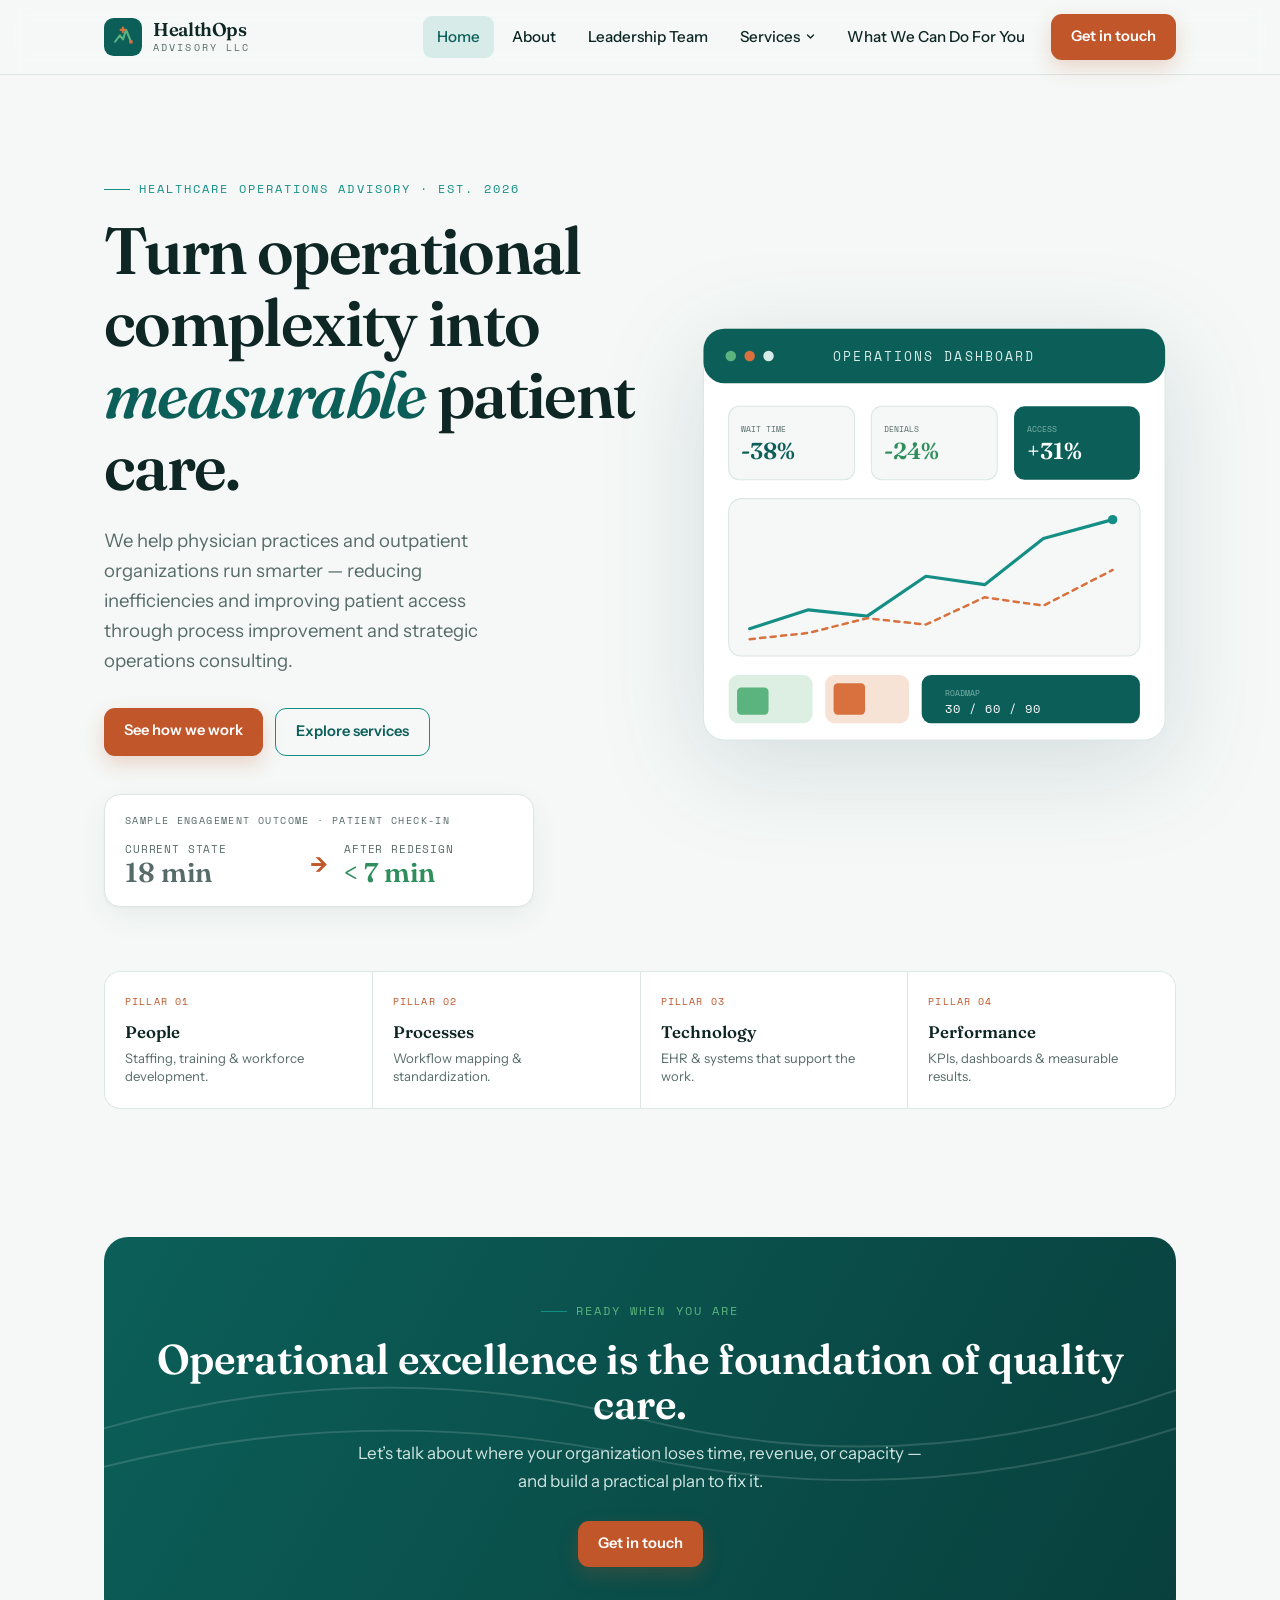
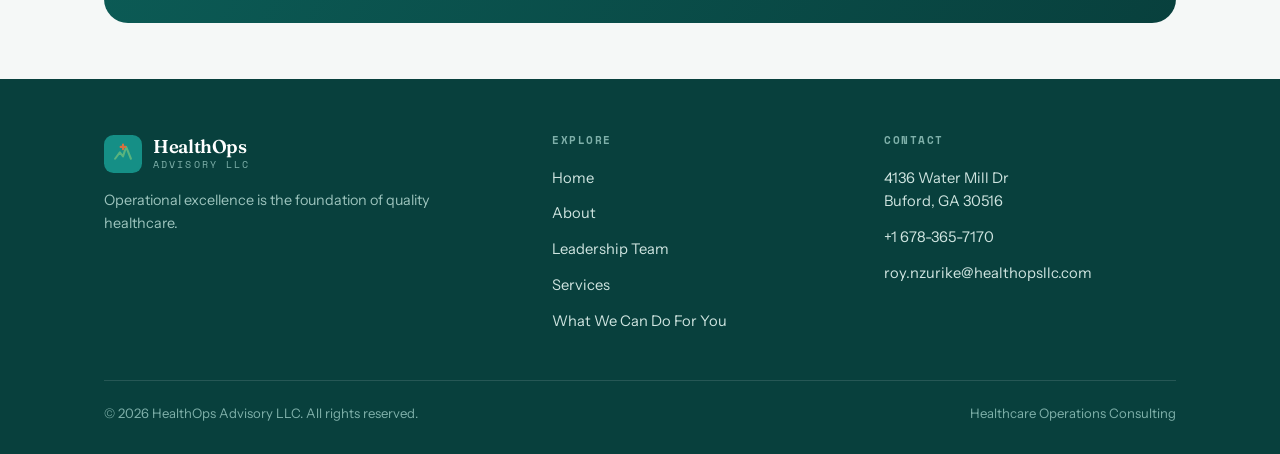
==== index.html @ 017497d9 "Add files via upload Initial commit" ====
<!DOCTYPE html>
<html lang="en">
<head>
<meta charset="UTF-8" />
<meta name="viewport" content="width=device-width, initial-scale=1.0" />
<title>HealthOps Advisory LLC — Healthcare Operations Consulting</title>
<meta name="description" content="Healthcare operations advisory firm helping physician practices and outpatient organizations improve efficiency, patient access, and performance." />
<link rel="preconnect" href="https://fonts.googleapis.com">
<link rel="preconnect" href="https://fonts.gstatic.com" crossorigin>
<link href="https://fonts.googleapis.com/css2?family=Fraunces:opsz,wght@9..144,400;9..144,500;9..144,600;9..144,700&family=Instrument+Sans:wght@400;500;600&family=Space+Mono:wght@400;700&display=swap" rel="stylesheet">
<link rel="stylesheet" href="styles.css">
</head>
<body>
<header class="nav">
  <div class="nav-inner">
    <a class="brand" href="index.html" aria-label="HealthOps Advisory home">
      <svg class="mark" viewBox="0 0 48 48" fill="none" aria-hidden="true">
        <rect width="48" height="48" rx="12" fill="#0c5f59"/>
        <path d="M14 30 L20 22 L24 27 L28 15 L34 30" stroke="#5bb37e" stroke-width="2.6" stroke-linecap="round" stroke-linejoin="round"/>
        <path d="M24 12 v6 M21 15 h6" stroke="#d9713f" stroke-width="2.6" stroke-linecap="round"/>
        <circle cx="34" cy="30" r="2.4" fill="#d9713f"/>
      </svg>
      <div class="name">HealthOps<small>Advisory&nbsp;LLC</small></div>
    </a>

    <button class="hamburger" aria-label="Menu" aria-expanded="false"><span></span><span></span><span></span></button>

    <nav class="links" id="navlinks">
      <a class="navlink" data-page="index.html" href="index.html">Home</a>
      <a class="navlink" data-page="about.html" href="about.html">About</a>
      <a class="navlink" data-page="leadership.html" href="leadership.html">Leadership Team</a>

      <div class="dropdown" id="svcDrop">
        <a class="navlink" data-page="services.html" href="services.html" aria-haspopup="true">
          Services
          <svg class="caret" viewBox="0 0 12 12" fill="none"><path d="M2 4 L6 8 L10 4" stroke="currentColor" stroke-width="1.8" stroke-linecap="round" stroke-linejoin="round"/></svg>
        </a>
        <div class="menu" role="menu" id="svcMenu">
          <div class="menu-head">Our Services &mdash; jump to detail</div>
          <a class="menu-item" role="menuitem" href="services.html#svc-assessment"><span class="num">01</span><span class="lbl">Comprehensive Operational Assessment Report</span></a><a class="menu-item" role="menuitem" href="services.html#svc-inefficiencies"><span class="num">02</span><span class="lbl">Identify inefficiencies that impact patient care &amp; performance</span></a><a class="menu-item" role="menuitem" href="services.html#svc-recommendations"><span class="num">03</span><span class="lbl">Develop practical recommendations that improve efficiency</span></a><a class="menu-item" role="menuitem" href="services.html#svc-standardize"><span class="num">04</span><span class="lbl">Standardize operations across the organization</span></a><a class="menu-item" role="menuitem" href="services.html#svc-execute"><span class="num">05</span><span class="lbl">Help leadership execute recommended improvements</span></a><a class="menu-item" role="menuitem" href="services.html#svc-equip"><span class="num">06</span><span class="lbl">Equip teams with knowledge &amp; tools to sustain improvements</span></a><a class="menu-item" role="menuitem" href="services.html#svc-risk"><span class="num">07</span><span class="lbl">Reduce operational and regulatory risk</span></a><a class="menu-item" role="menuitem" href="services.html#svc-sustain"><span class="num">08</span><span class="lbl">Ensure improvements are sustained over time</span></a><a class="menu-item" role="menuitem" href="services.html#svc-workforce"><span class="num">09</span><span class="lbl">Empower workforce development through hands-on, role-playing training</span></a>
        </div>
      </div>

      <a class="navlink" data-page="whatwecando.html" href="whatwecando.html">What We Can Do For You</a>
      <a class="cta-btn nav-cta" href="contact.html" style="margin-left:8px;">Get in touch</a>
    </nav>
  </div>
</header>
<main>
<section class="hero">
    <div class="wrap">
      <div class="hero-grid">
        <div>
          <span class="eyebrow">Healthcare Operations Advisory &middot; Est. 2026</span>
          <h1>Turn operational complexity into <em>measurable</em> patient care.</h1>
          <p class="lede">We help physician practices and outpatient organizations run smarter &mdash; reducing inefficiencies and improving patient access through process improvement and strategic operations consulting.</p>
          <div class="hero-cta">
            <a class="cta-btn" href="whatwecando.html">See how we work</a>
            <a class="cta-btn cta-ghost" href="services.html">Explore services</a>
          </div>
          <div class="delta">
            <div class="tag">Sample engagement outcome &middot; patient check-in</div>
            <div class="delta-row">
              <div class="delta-metric before"><div class="k">Current state</div><div class="v">18 min</div></div>
              <div class="delta-arrow">&rarr;</div>
              <div class="delta-metric after"><div class="k">After redesign</div><div class="v">&lt; 7 min</div></div>
            </div>
          </div>
        </div>
        <div class="hero-art">
          <svg viewBox="0 0 460 420" xmlns="http://www.w3.org/2000/svg" role="img" aria-label="Illustration of an operations dashboard">
            <rect x="10" y="14" width="440" height="392" rx="20" fill="#ffffff" stroke="#dce6e4"/>
            <rect x="10" y="14" width="440" height="52" rx="20" fill="#0c5f59"/>
            <circle cx="36" cy="40" r="5" fill="#5bb37e"/><circle cx="54" cy="40" r="5" fill="#d9713f"/><circle cx="72" cy="40" r="5" fill="#d7ebe8"/>
            <text x="230" y="45" fill="#d7ebe8" font-family="Space Mono, monospace" font-size="12" letter-spacing="2" text-anchor="middle">OPERATIONS DASHBOARD</text>
            <rect x="34" y="88" width="120" height="70" rx="10" fill="#f5f8f7" stroke="#dce6e4"/>
            <text x="46" y="112" fill="#576b68" font-family="Space Mono" font-size="8">WAIT TIME</text>
            <text x="46" y="138" fill="#0c5f59" font-family="Fraunces" font-size="22" font-weight="600">-38%</text>
            <rect x="170" y="88" width="120" height="70" rx="10" fill="#f5f8f7" stroke="#dce6e4"/>
            <text x="182" y="112" fill="#576b68" font-family="Space Mono" font-size="8">DENIALS</text>
            <text x="182" y="138" fill="#2f8f5c" font-family="Fraunces" font-size="22" font-weight="600">-24%</text>
            <rect x="306" y="88" width="120" height="70" rx="10" fill="#0c5f59"/>
            <text x="318" y="112" fill="#7fb0aa" font-family="Space Mono" font-size="8">ACCESS</text>
            <text x="318" y="138" fill="#fff" font-family="Fraunces" font-size="22" font-weight="600">+31%</text>
            <rect x="34" y="176" width="392" height="150" rx="12" fill="#f5f8f7" stroke="#dce6e4"/>
            <polyline points="54,300 110,282 166,288 222,250 278,258 334,214 400,196" fill="none" stroke="#158f86" stroke-width="3" stroke-linecap="round" stroke-linejoin="round"/>
            <polyline points="54,310 110,304 166,290 222,296 278,270 334,278 400,244" fill="none" stroke="#d9713f" stroke-width="2.4" stroke-dasharray="5 5" stroke-linecap="round"/>
            <circle cx="400" cy="196" r="4.5" fill="#158f86"/>
            <rect x="34" y="344" width="80" height="46" rx="9" fill="#dcefe2"/><rect x="42" y="356" width="30" height="26" rx="4" fill="#5bb37e"/>
            <rect x="126" y="344" width="80" height="46" rx="9" fill="#f7e2d6"/><rect x="134" y="352" width="30" height="30" rx="4" fill="#d9713f"/>
            <rect x="218" y="344" width="208" height="46" rx="9" fill="#0c5f59"/>
            <text x="240" y="364" fill="#7fb0aa" font-family="Space Mono" font-size="8">ROADMAP</text>
            <text x="240" y="380" fill="#fff" font-family="Space Mono" font-size="11" letter-spacing="1">30 / 60 / 90</text>
          </svg>
        </div>
      </div>

      <div class="kpi-strip">
        <div class="kpi"><div class="kt">Pillar 01</div><div class="kn">People</div><div class="kd">Staffing, training &amp; workforce development.</div></div>
        <div class="kpi"><div class="kt">Pillar 02</div><div class="kn">Processes</div><div class="kd">Workflow mapping &amp; standardization.</div></div>
        <div class="kpi"><div class="kt">Pillar 03</div><div class="kn">Technology</div><div class="kd">EHR &amp; systems that support the work.</div></div>
        <div class="kpi"><div class="kt">Pillar 04</div><div class="kn">Performance</div><div class="kd">KPIs, dashboards &amp; measurable results.</div></div>
      </div>
    </div>
  </section>

  <section class="section tight"><div class="wrap">
    <div class="band">
      <svg class="deco2" viewBox="0 0 1120 280" preserveAspectRatio="none"><path d="M0 200 Q280 120 560 190 T1120 160" fill="none" stroke="#fff" stroke-width="2"/><path d="M0 240 Q280 170 560 230 T1120 200" fill="none" stroke="#fff" stroke-width="2"/></svg>
      <span class="eyebrow" style="color:var(--green-400);justify-content:center;">Ready when you are</span>
      <h2>Operational excellence is the foundation of quality care.</h2>
      <p>Let&rsquo;s talk about where your organization loses time, revenue, or capacity &mdash; and build a practical plan to fix it.</p>
      <a class="cta-btn" href="contact.html">Get in touch</a>
    </div>
  </div></section>
</main>
<footer>
  <div class="wrap">
    <div class="foot-grid">
      <div>
        <a class="brand" href="index.html" style="margin-bottom:16px;">
          <svg class="mark" viewBox="0 0 48 48" fill="none" aria-hidden="true">
            <rect width="48" height="48" rx="12" fill="#158f86"/>
            <path d="M14 30 L20 22 L24 27 L28 15 L34 30" stroke="#5bb37e" stroke-width="2.6" stroke-linecap="round" stroke-linejoin="round"/>
            <path d="M24 12 v6 M21 15 h6" stroke="#d9713f" stroke-width="2.6" stroke-linecap="round"/>
          </svg>
          <div class="name">HealthOps<small>Advisory&nbsp;LLC</small></div>
        </a>
        <p style="color:#9cc3bd;font-size:.9rem;max-width:34ch;">Operational excellence is the foundation of quality healthcare.</p>
      </div>
      <div>
        <h5>Explore</h5>
        <a class="fl" href="index.html">Home</a>
        <a class="fl" href="about.html">About</a>
        <a class="fl" href="leadership.html">Leadership Team</a>
        <a class="fl" href="services.html">Services</a>
        <a class="fl" href="whatwecando.html">What We Can Do For You</a>
      </div>
      <div>
        <h5>Contact</h5>
        <span class="fl" style="cursor:default;">4136 Water Mill Dr<br>Buford, GA 30516</span>
        <a class="fl" href="tel:+16783657170">+1 678-365-7170</a>
        <a class="fl" href="mailto:roy.nzurike@healthopsllc.com">roy.nzurike@healthopsllc.com</a>
      </div>
    </div>
    <div class="foot-bottom">
      <span>&copy; 2026 HealthOps Advisory LLC. All rights reserved.</span>
      <span>Healthcare Operations Consulting</span>
    </div>
  </div>
</footer>
<script src="main.js"></script>
</body>
</html>
---- styles.css ----
:root{
  --teal-900:#08403d;--teal-700:#0c5f59;--teal-500:#158f86;--teal-100:#d7ebe8;
  --green-600:#2f8f5c;--green-400:#5bb37e;--green-100:#dcefe2;
  --orange-600:#c0562a;--orange-500:#d9713f;--orange-100:#f7e2d6;
  --ink:#0e2624;--paper:#f5f8f7;--card:#ffffff;--muted:#576b68;--line:#dce6e4;
  --shadow:0 1px 2px rgba(8,64,61,.04),0 10px 30px rgba(8,64,61,.06);
  --shadow-lg:0 20px 50px rgba(8,64,61,.12);
  --r:16px;--maxw:1120px;
}
*{box-sizing:border-box;}
html{scroll-behavior:smooth;}
body{margin:0;background:var(--paper);color:var(--ink);font-family:"Instrument Sans",system-ui,sans-serif;font-size:17px;line-height:1.62;-webkit-font-smoothing:antialiased;}
h1,h2,h3,h4,h5{font-family:"Fraunces",Georgia,serif;font-weight:600;line-height:1.1;margin:0;letter-spacing:-.01em;}
p{margin:0 0 1rem;}
a{color:inherit;text-decoration:none;}
img{max-width:100%;display:block;}
main{display:block;animation:fade .4s ease;}
@keyframes fade{from{opacity:0;transform:translateY(8px);}to{opacity:1;transform:none;}}

.eyebrow{font-family:"Space Mono",monospace;font-size:.72rem;letter-spacing:.18em;text-transform:uppercase;color:var(--teal-500);display:inline-flex;align-items:center;gap:.55rem;margin-bottom:1rem;}
.eyebrow::before{content:"";width:26px;height:1px;background:var(--teal-500);display:inline-block;}
.wrap{max-width:var(--maxw);margin:0 auto;padding:0 24px;}

/* NAV */
header.nav{position:sticky;top:0;z-index:100;background:rgba(245,248,247,.85);backdrop-filter:saturate(180%) blur(12px);border-bottom:1px solid var(--line);}
.nav-inner{max-width:var(--maxw);margin:0 auto;padding:14px 24px;display:flex;align-items:center;justify-content:space-between;gap:24px;}
.brand{display:flex;align-items:center;gap:11px;cursor:pointer;flex-shrink:0;}
.brand .mark{width:38px;height:38px;flex-shrink:0;}
.brand .name{font-family:"Fraunces";font-weight:600;font-size:1.16rem;line-height:1;letter-spacing:-.02em;color:var(--ink);}
.brand .name small{display:block;font-family:"Space Mono";font-weight:400;font-size:.6rem;letter-spacing:.22em;color:var(--muted);text-transform:uppercase;margin-top:4px;}
nav.links{display:flex;align-items:center;gap:4px;}
.navlink{font-size:.95rem;font-weight:500;color:var(--ink);padding:9px 14px;border-radius:9px;cursor:pointer;transition:background .18s,color .18s;white-space:nowrap;background:none;border:none;font-family:inherit;}
.navlink:hover{background:var(--teal-100);color:var(--teal-700);}
.navlink.active{color:var(--teal-700);background:var(--teal-100);}
.dropdown{position:relative;}
.dropdown>.navlink{display:inline-flex;align-items:center;gap:6px;}
.caret{width:9px;height:9px;transition:transform .2s;}
.dropdown:hover .caret,.dropdown.open .caret{transform:rotate(180deg);}
.menu{position:absolute;top:calc(100% + 8px);left:50%;transform:translateX(-50%) translateY(6px);background:var(--card);border:1px solid var(--line);border-radius:14px;box-shadow:var(--shadow-lg);padding:8px;width:340px;opacity:0;visibility:hidden;transition:.2s;}
.dropdown:hover .menu,.dropdown.open .menu{opacity:1;visibility:visible;transform:translateX(-50%) translateY(0);}
.menu-head{font-family:"Space Mono";font-size:.62rem;letter-spacing:.16em;text-transform:uppercase;color:var(--muted);padding:8px 12px 6px;}
.menu-item{display:flex;gap:11px;align-items:flex-start;padding:9px 12px;border-radius:10px;cursor:pointer;transition:background .15s;}
.menu-item:hover{background:var(--paper);}
.menu-item .num{font-family:"Space Mono";font-size:.72rem;color:var(--orange-600);padding-top:2px;flex-shrink:0;}
.menu-item .lbl{font-size:.9rem;line-height:1.3;font-weight:500;color:var(--ink);}
.cta-btn{background:var(--orange-600);color:#fff;font-weight:600;font-size:.92rem;padding:11px 20px;border-radius:11px;cursor:pointer;border:none;font-family:inherit;transition:transform .15s,box-shadow .15s,background .15s;white-space:nowrap;box-shadow:0 8px 20px rgba(192,86,42,.22);display:inline-block;text-align:center;}
.cta-btn:hover{background:var(--orange-500);transform:translateY(-1px);box-shadow:0 12px 26px rgba(192,86,42,.3);}
.cta-ghost{background:transparent;color:var(--teal-700);border:1.5px solid var(--teal-500);box-shadow:none;}
.cta-ghost:hover{background:var(--teal-100);color:var(--teal-700);}
.hamburger{display:none;background:none;border:none;cursor:pointer;padding:8px;}
.hamburger span{display:block;width:24px;height:2px;background:var(--ink);margin:5px 0;border-radius:2px;transition:.25s;}

.section{padding:84px 0;}
.section.tight{padding:56px 0;}

/* HERO */
.hero{position:relative;overflow:hidden;padding:96px 0 72px;}
.hero-grid{display:grid;grid-template-columns:1.05fr .95fr;gap:56px;align-items:center;}
.hero h1{font-size:clamp(2.5rem,5.2vw,4.1rem);letter-spacing:-.025em;}
.hero h1 em{font-style:italic;color:var(--teal-700);}
.hero .lede{font-size:1.16rem;color:var(--muted);max-width:34ch;margin:1.4rem 0 2rem;}
.hero-cta{display:flex;gap:12px;flex-wrap:wrap;margin-bottom:2.4rem;}
.delta{background:var(--card);border:1px solid var(--line);border-radius:var(--r);padding:18px 20px;box-shadow:var(--shadow);max-width:430px;}
.delta .tag{font-family:"Space Mono";font-size:.62rem;letter-spacing:.14em;text-transform:uppercase;color:var(--muted);margin-bottom:12px;}
.delta-row{display:flex;align-items:center;gap:16px;}
.delta-metric{flex:1;}
.delta-metric .k{font-family:"Space Mono";font-size:.66rem;color:var(--muted);text-transform:uppercase;letter-spacing:.08em;}
.delta-metric .v{font-family:"Fraunces";font-size:1.7rem;font-weight:600;line-height:1.1;}
.delta-metric.before .v{color:var(--muted);}
.delta-metric.after .v{color:var(--green-600);}
.delta-arrow{color:var(--orange-600);font-weight:700;font-size:1.3rem;}
.hero-art{position:relative;}
.hero-art svg{width:100%;height:auto;filter:drop-shadow(0 24px 50px rgba(8,64,61,.14));}
.kpi-strip{display:grid;grid-template-columns:repeat(4,1fr);gap:1px;background:var(--line);border:1px solid var(--line);border-radius:var(--r);overflow:hidden;margin-top:64px;}
.kpi{background:var(--card);padding:22px 20px;}
.kpi .kt{font-family:"Space Mono";font-size:.6rem;letter-spacing:.12em;text-transform:uppercase;color:var(--orange-600);margin-bottom:9px;}
.kpi .kn{font-family:"Fraunces";font-size:1.05rem;font-weight:600;margin-bottom:3px;}
.kpi .kd{font-size:.82rem;color:var(--muted);line-height:1.4;}

/* GENERIC */
.page-head{padding:72px 0 12px;}
.page-head h1{font-size:clamp(2.1rem,4.5vw,3.3rem);}
.page-head .lede{font-size:1.15rem;color:var(--muted);max-width:58ch;margin-top:1rem;}
.two-col{display:grid;grid-template-columns:1.35fr .65fr;gap:56px;align-items:start;}
.prose h2{font-size:1.9rem;margin:0 0 .8rem;}
.prose p{color:#243c39;}
.prose .quote{border-left:3px solid var(--orange-500);padding-left:22px;margin:28px 0;font-family:"Fraunces";font-size:1.35rem;font-style:italic;color:var(--teal-700);line-height:1.4;}
.card{background:var(--card);border:1px solid var(--line);border-radius:var(--r);box-shadow:var(--shadow);}
.contact-card{padding:28px;}
.contact-card h3{font-size:1.15rem;margin-bottom:16px;}
.contact-row{display:flex;gap:12px;align-items:flex-start;padding:10px 0;border-top:1px solid var(--line);}
.contact-row:first-of-type{border-top:none;}
.contact-row .ico{width:34px;height:34px;border-radius:9px;background:var(--teal-100);display:flex;align-items:center;justify-content:center;flex-shrink:0;color:var(--teal-700);}
.contact-row .ck{font-family:"Space Mono";font-size:.58rem;letter-spacing:.1em;text-transform:uppercase;color:var(--muted);}
.contact-row .cv{font-size:.92rem;font-weight:500;word-break:break-word;}

.grid-3{display:grid;grid-template-columns:repeat(3,1fr);gap:20px;}
.grid-2{display:grid;grid-template-columns:repeat(2,1fr);gap:20px;}
.value{padding:26px;border-radius:var(--r);background:var(--card);border:1px solid var(--line);box-shadow:var(--shadow);transition:transform .2s,box-shadow .2s;}
.value:hover{transform:translateY(-3px);box-shadow:var(--shadow-lg);}
.value .vi{width:44px;height:44px;border-radius:12px;display:flex;align-items:center;justify-content:center;margin-bottom:16px;color:#fff;}
.value h4{font-size:1.12rem;margin-bottom:8px;}
.value p{font-size:.92rem;color:var(--muted);margin:0;}

.mv-band{background:var(--teal-900);color:#fff;border-radius:24px;padding:56px 48px;margin-top:8px;position:relative;overflow:hidden;}
.mv-band .deco{position:absolute;right:-40px;top:-40px;opacity:.5;}
.mv-grid{display:grid;grid-template-columns:1fr 1fr;gap:44px;position:relative;z-index:2;}
.mv-grid .eyebrow{color:var(--green-400);}
.mv-grid .eyebrow::before{background:var(--green-400);}
.mv-grid h3{font-size:1.6rem;margin-bottom:12px;color:#fff;}
.mv-grid p{color:#cfe4e0;margin:0;}

/* LEADERSHIP */
.leader{display:grid;grid-template-columns:.8fr 1.2fr;gap:48px;align-items:start;}
.portrait{position:relative;border-radius:20px;overflow:hidden;box-shadow:var(--shadow-lg);border:1px solid var(--line);}
.portrait svg{width:100%;display:block;}
.portrait .badge{position:absolute;left:20px;bottom:20px;background:rgba(255,255,255,.94);border-radius:12px;padding:12px 16px;box-shadow:var(--shadow);}
.portrait .badge .bn{font-family:"Fraunces";font-weight:600;font-size:1.05rem;}
.portrait .badge .br{font-family:"Space Mono";font-size:.6rem;letter-spacing:.1em;text-transform:uppercase;color:var(--orange-600);margin-top:3px;}
.cred-list{display:grid;gap:12px;margin-top:24px;}
.cred{display:flex;gap:12px;align-items:flex-start;padding:14px 16px;background:var(--card);border:1px solid var(--line);border-radius:12px;box-shadow:var(--shadow);}
.cred .cd{font-family:"Space Mono";font-size:.66rem;color:var(--teal-500);letter-spacing:.08em;text-transform:uppercase;}
.cred .ct{font-weight:500;font-size:.95rem;}
.expertise{display:flex;flex-wrap:wrap;gap:8px;margin-top:20px;}
.chip{font-family:"Space Mono";font-size:.72rem;padding:6px 12px;border-radius:20px;background:var(--green-100);color:var(--teal-900);border:1px solid var(--green-400);}

/* SERVICES */
.svc-list{display:grid;gap:18px;}
.svc{display:grid;grid-template-columns:auto 1fr auto;gap:22px;align-items:start;padding:26px 28px;background:var(--card);border:1px solid var(--line);border-radius:var(--r);box-shadow:var(--shadow);scroll-margin-top:100px;transition:box-shadow .25s,border-color .25s,transform .25s;}
.svc:hover{box-shadow:var(--shadow-lg);transform:translateY(-2px);}
.svc.flash{border-color:var(--orange-500);box-shadow:0 0 0 3px var(--orange-100),var(--shadow-lg);}
.svc .sn{font-family:"Space Mono";font-size:.8rem;color:var(--orange-600);padding-top:4px;}
.svc .sicon{width:52px;height:52px;border-radius:13px;background:var(--teal-100);display:flex;align-items:center;justify-content:center;color:var(--teal-700);flex-shrink:0;}
.svc h3{font-size:1.25rem;margin-bottom:8px;}
.svc p{color:var(--muted);font-size:.96rem;margin:0;}

/* WHAT WE CAN DO */
.phase-spine{position:relative;margin-top:20px;}
.phase-spine::before{content:"";position:absolute;left:27px;top:14px;bottom:14px;width:2px;background:linear-gradient(var(--teal-500),var(--green-400),var(--orange-500));}
.phase{position:relative;padding:0 0 34px 78px;}
.phase .pdot{position:absolute;left:0;top:0;width:56px;height:56px;border-radius:50%;background:var(--card);border:2px solid var(--teal-500);display:flex;align-items:center;justify-content:center;font-family:"Fraunces";font-weight:600;font-size:1.3rem;color:var(--teal-700);z-index:2;box-shadow:var(--shadow);}
.phase .pweeks{font-family:"Space Mono";font-size:.62rem;letter-spacing:.1em;text-transform:uppercase;color:var(--orange-600);margin-bottom:4px;}
.phase h3{font-size:1.35rem;margin-bottom:8px;}
.phase p{color:var(--muted);margin:0 0 12px;font-size:.96rem;}
.phase .plist{display:flex;flex-wrap:wrap;gap:7px;}
.phase .pl{font-size:.82rem;padding:5px 11px;border-radius:8px;background:var(--paper);border:1px solid var(--line);color:#3a504d;}
.roadmap{display:grid;grid-template-columns:repeat(3,1fr);gap:20px;margin-top:8px;}
.rm{padding:26px;border-radius:var(--r);background:var(--card);border:1px solid var(--line);box-shadow:var(--shadow);}
.rm .rmh{display:flex;align-items:baseline;gap:10px;margin-bottom:16px;}
.rm .rmn{font-family:"Fraunces";font-size:2.2rem;font-weight:600;color:var(--teal-700);}
.rm .rmu{font-family:"Space Mono";font-size:.62rem;text-transform:uppercase;letter-spacing:.1em;color:var(--muted);}
.rm ul{margin:0;padding:0;list-style:none;}
.rm li{position:relative;padding:6px 0 6px 22px;font-size:.9rem;color:#334845;border-top:1px solid var(--line);}
.rm li:first-child{border-top:none;}
.rm li::before{content:"";position:absolute;left:0;top:14px;width:8px;height:8px;border-radius:50%;background:var(--green-400);}
.pillars{display:grid;grid-template-columns:repeat(4,1fr);gap:0;border:1px solid var(--line);border-radius:var(--r);overflow:hidden;background:var(--line);margin-top:8px;}
.pillar{background:var(--card);padding:28px 24px;}
.pillar .pnum{font-family:"Space Mono";font-size:.7rem;color:var(--orange-600);}
.pillar h4{font-size:1.25rem;margin:10px 0 8px;color:var(--teal-700);}
.pillar p{font-size:.86rem;color:var(--muted);margin:0;}
.deliverables{display:grid;grid-template-columns:repeat(2,1fr);gap:12px;}
.deliv{display:flex;gap:12px;align-items:center;padding:14px 18px;background:var(--card);border:1px solid var(--line);border-radius:12px;box-shadow:var(--shadow);}
.deliv .dchk{width:22px;height:22px;border-radius:50%;background:var(--green-100);color:var(--green-600);display:flex;align-items:center;justify-content:center;flex-shrink:0;}
.deliv span{font-size:.92rem;font-weight:500;}

/* CONTACT FORM */
.cform input,.cform textarea{padding:12px 14px;border:1px solid var(--line);border-radius:10px;font-family:inherit;font-size:.95rem;background:var(--paper);color:var(--ink);width:100%;}
.cform textarea{resize:vertical;}
.cform input:focus,.cform textarea:focus{outline:2px solid var(--teal-500);outline-offset:1px;background:#fff;}

/* CTA BAND + FOOTER */
.band{background:linear-gradient(120deg,var(--teal-700),var(--teal-900));color:#fff;border-radius:24px;padding:56px 48px;text-align:center;position:relative;overflow:hidden;}
.band h2{font-size:clamp(1.8rem,3.6vw,2.6rem);color:#fff;margin-bottom:12px;}
.band p{color:#cfe4e0;max-width:52ch;margin:0 auto 26px;}
.band .deco2{position:absolute;inset:0;opacity:.14;pointer-events:none;}
footer{background:var(--teal-900);color:#bcd6d1;padding:56px 0 30px;}
.foot-grid{display:grid;grid-template-columns:1.4fr 1fr 1fr;gap:40px;}
footer .brand .name{color:#fff;}
footer .brand .name small{color:#7fb0aa;}
footer h5{font-family:"Space Mono";font-size:.66rem;letter-spacing:.14em;text-transform:uppercase;color:#7fb0aa;margin:0 0 14px;}
footer .fl{display:block;padding:6px 0;cursor:pointer;color:#cfe4e0;font-size:.92rem;transition:color .15s;background:none;border:none;font-family:inherit;text-align:left;}
footer .fl:hover{color:#fff;}
.foot-bottom{border-top:1px solid rgba(255,255,255,.12);margin-top:40px;padding-top:22px;display:flex;justify-content:space-between;flex-wrap:wrap;gap:12px;font-size:.82rem;color:#7fb0aa;}

/* RESPONSIVE */
@media(max-width:960px){
  .hero-grid,.two-col,.leader,.mv-grid{grid-template-columns:1fr;gap:36px;}
  .hero-art{order:-1;max-width:460px;margin:0 auto;}
  .kpi-strip{grid-template-columns:repeat(2,1fr);}
  .grid-3,.roadmap,.pillars{grid-template-columns:1fr 1fr;}
  .foot-grid{grid-template-columns:1fr 1fr;}
}
@media(max-width:760px){
  nav.links{position:fixed;top:67px;left:0;right:0;bottom:0;background:var(--paper);flex-direction:column;align-items:stretch;gap:2px;padding:18px 20px;transform:translateX(100%);transition:transform .3s;overflow-y:auto;border-top:1px solid var(--line);}
  nav.links.open{transform:translateX(0);}
  .navlink{padding:14px 12px;font-size:1.05rem;border-radius:10px;}
  .dropdown{width:100%;}
  .dropdown .menu{position:static;transform:none;width:100%;opacity:1;visibility:visible;box-shadow:none;border:none;background:transparent;padding:4px 0 10px 12px;display:none;}
  .dropdown.open .menu{display:block;}
  .menu-item{padding:10px;}
  .cta-btn.nav-cta{margin-top:10px;}
  .hamburger{display:block;}
  .caret{transform:rotate(0)!important;}
  .dropdown.open .caret{transform:rotate(180deg)!important;}
}
@media(max-width:640px){.svc{grid-template-columns:auto 1fr;} .svc .sn{display:none;}}
@media(max-width:560px){
  body{font-size:16px;}
  .section{padding:56px 0;}
  .hero{padding:56px 0 48px;}
  .kpi-strip{grid-template-columns:1fr;}
  .grid-3,.grid-2,.roadmap,.pillars,.deliverables{grid-template-columns:1fr;}
  .mv-band,.band{padding:36px 26px;}
  .phase{padding-left:66px;}
  .phase .pdot{width:48px;height:48px;font-size:1.1rem;}
  .phase-spine::before{left:23px;}
  .foot-grid{grid-template-columns:1fr;}
  .delta-row{flex-wrap:wrap;}
}
:focus-visible{outline:2.5px solid var(--orange-500);outline-offset:2px;border-radius:6px;}
@media(prefers-reduced-motion:reduce){*{animation:none!important;scroll-behavior:auto!important;transition:none!important;}}
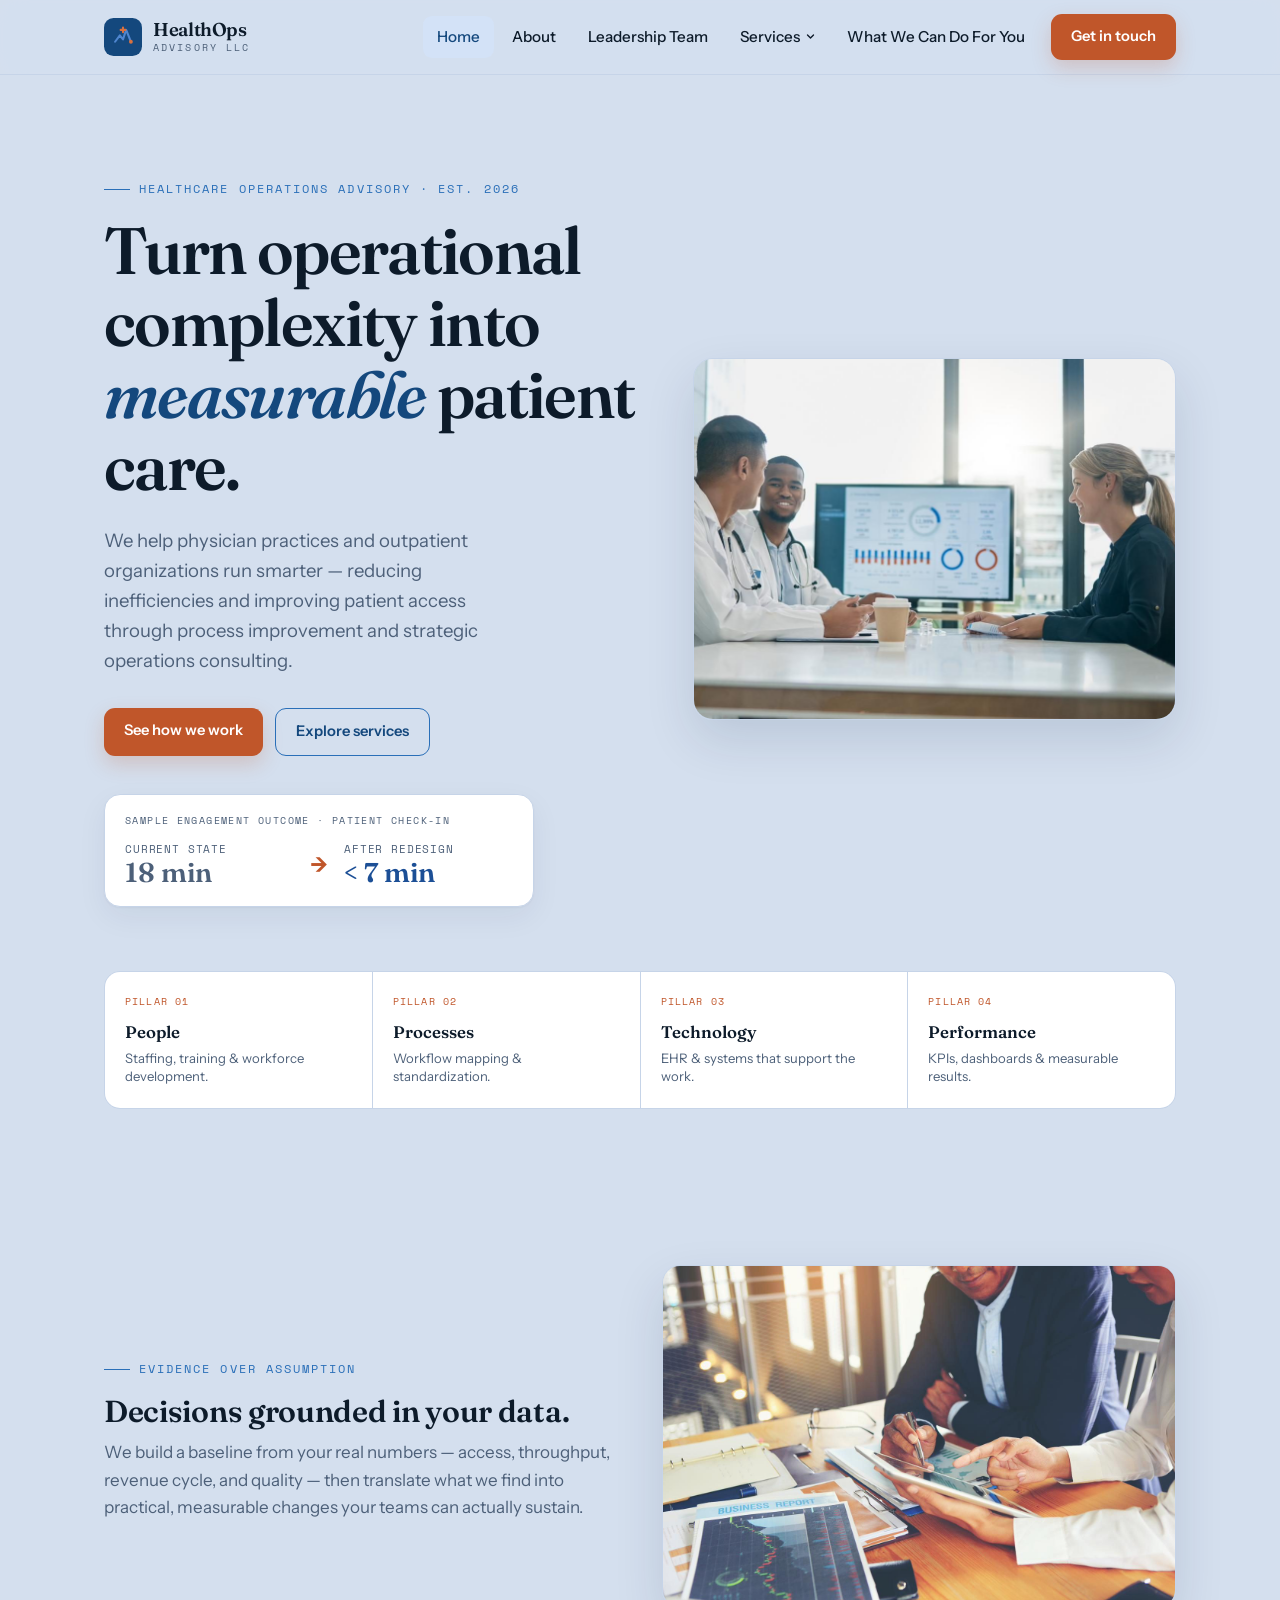
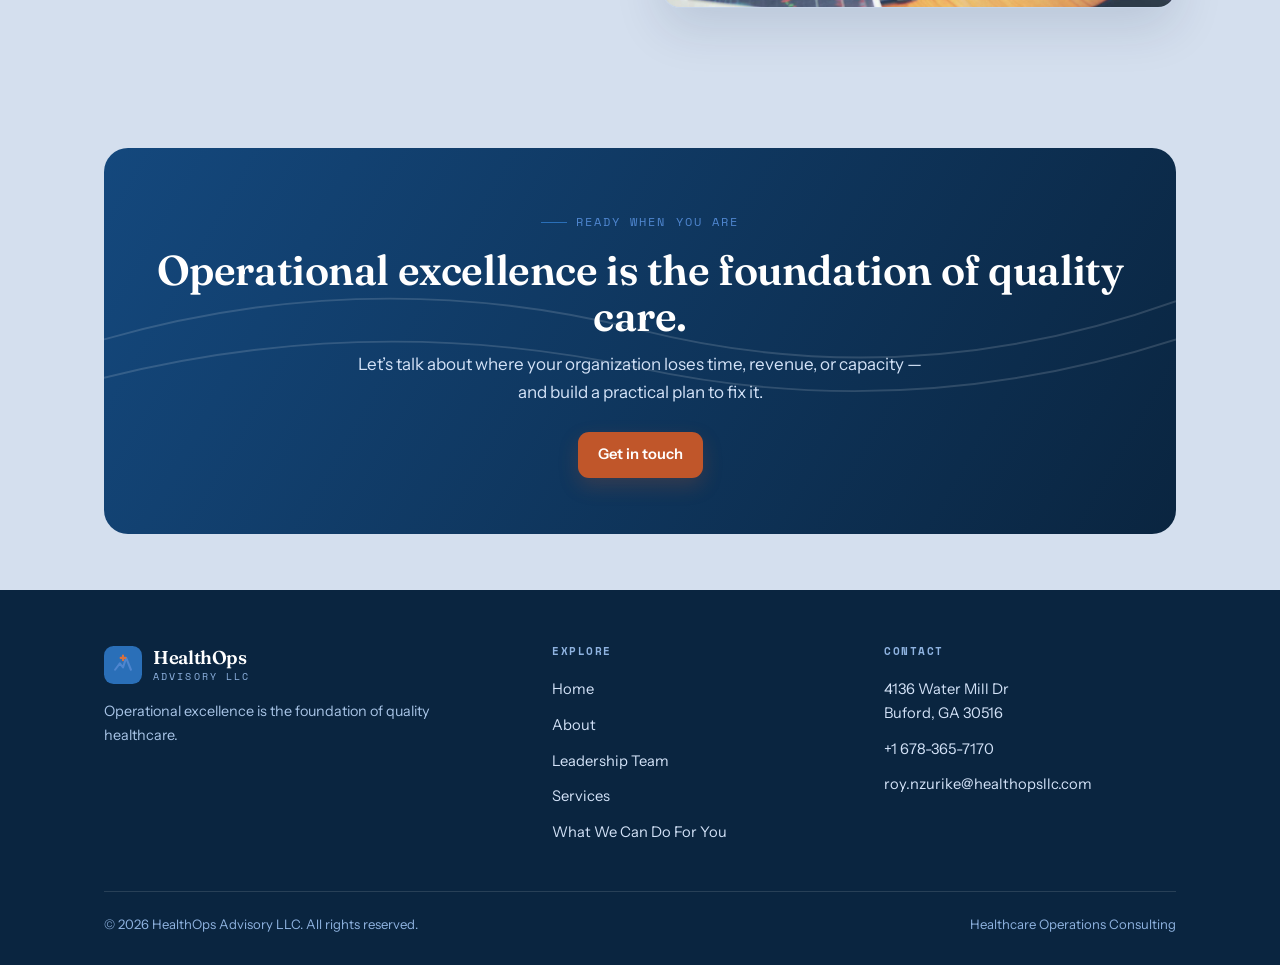
==== commit 6dc4936c: "Color Revamp and Image Inclusion" ====
--- a/index.html
+++ b/index.html
@@ -8,15 +8,15 @@
 <link rel="preconnect" href="https://fonts.googleapis.com">
 <link rel="preconnect" href="https://fonts.gstatic.com" crossorigin>
 <link href="https://fonts.googleapis.com/css2?family=Fraunces:opsz,wght@9..144,400;9..144,500;9..144,600;9..144,700&family=Instrument+Sans:wght@400;500;600&family=Space+Mono:wght@400;700&display=swap" rel="stylesheet">
-<link rel="stylesheet" href="styles.css">
+<link rel="stylesheet" href="styles.css?v=4">
 </head>
 <body>
 <header class="nav">
   <div class="nav-inner">
     <a class="brand" href="index.html" aria-label="HealthOps Advisory home">
       <svg class="mark" viewBox="0 0 48 48" fill="none" aria-hidden="true">
-        <rect width="48" height="48" rx="12" fill="#0c5f59"/>
-        <path d="M14 30 L20 22 L24 27 L28 15 L34 30" stroke="#5bb37e" stroke-width="2.6" stroke-linecap="round" stroke-linejoin="round"/>
+        <rect width="48" height="48" rx="12" fill="#14487d"/>
+        <path d="M14 30 L20 22 L24 27 L28 15 L34 30" stroke="#4f86cf" stroke-width="2.6" stroke-linecap="round" stroke-linejoin="round"/>
         <path d="M24 12 v6 M21 15 h6" stroke="#d9713f" stroke-width="2.6" stroke-linecap="round"/>
         <circle cx="34" cy="30" r="2.4" fill="#d9713f"/>
       </svg>
@@ -68,30 +68,7 @@
           </div>
         </div>
         <div class="hero-art">
-          <svg viewBox="0 0 460 420" xmlns="http://www.w3.org/2000/svg" role="img" aria-label="Illustration of an operations dashboard">
-            <rect x="10" y="14" width="440" height="392" rx="20" fill="#ffffff" stroke="#dce6e4"/>
-            <rect x="10" y="14" width="440" height="52" rx="20" fill="#0c5f59"/>
-            <circle cx="36" cy="40" r="5" fill="#5bb37e"/><circle cx="54" cy="40" r="5" fill="#d9713f"/><circle cx="72" cy="40" r="5" fill="#d7ebe8"/>
-            <text x="230" y="45" fill="#d7ebe8" font-family="Space Mono, monospace" font-size="12" letter-spacing="2" text-anchor="middle">OPERATIONS DASHBOARD</text>
-            <rect x="34" y="88" width="120" height="70" rx="10" fill="#f5f8f7" stroke="#dce6e4"/>
-            <text x="46" y="112" fill="#576b68" font-family="Space Mono" font-size="8">WAIT TIME</text>
-            <text x="46" y="138" fill="#0c5f59" font-family="Fraunces" font-size="22" font-weight="600">-38%</text>
-            <rect x="170" y="88" width="120" height="70" rx="10" fill="#f5f8f7" stroke="#dce6e4"/>
-            <text x="182" y="112" fill="#576b68" font-family="Space Mono" font-size="8">DENIALS</text>
-            <text x="182" y="138" fill="#2f8f5c" font-family="Fraunces" font-size="22" font-weight="600">-24%</text>
-            <rect x="306" y="88" width="120" height="70" rx="10" fill="#0c5f59"/>
-            <text x="318" y="112" fill="#7fb0aa" font-family="Space Mono" font-size="8">ACCESS</text>
-            <text x="318" y="138" fill="#fff" font-family="Fraunces" font-size="22" font-weight="600">+31%</text>
-            <rect x="34" y="176" width="392" height="150" rx="12" fill="#f5f8f7" stroke="#dce6e4"/>
-            <polyline points="54,300 110,282 166,288 222,250 278,258 334,214 400,196" fill="none" stroke="#158f86" stroke-width="3" stroke-linecap="round" stroke-linejoin="round"/>
-            <polyline points="54,310 110,304 166,290 222,296 278,270 334,278 400,244" fill="none" stroke="#d9713f" stroke-width="2.4" stroke-dasharray="5 5" stroke-linecap="round"/>
-            <circle cx="400" cy="196" r="4.5" fill="#158f86"/>
-            <rect x="34" y="344" width="80" height="46" rx="9" fill="#dcefe2"/><rect x="42" y="356" width="30" height="26" rx="4" fill="#5bb37e"/>
-            <rect x="126" y="344" width="80" height="46" rx="9" fill="#f7e2d6"/><rect x="134" y="352" width="30" height="30" rx="4" fill="#d9713f"/>
-            <rect x="218" y="344" width="208" height="46" rx="9" fill="#0c5f59"/>
-            <text x="240" y="364" fill="#7fb0aa" font-family="Space Mono" font-size="8">ROADMAP</text>
-            <text x="240" y="380" fill="#fff" font-family="Space Mono" font-size="11" letter-spacing="1">30 / 60 / 90</text>
-          </svg>
+          <div class="hero-photo"><img src="images/consulting-meeting.jpg" alt="Healthcare leaders and HealthOps consultants reviewing an operations dashboard together"></div>
         </div>
       </div>
 
@@ -104,10 +81,21 @@
     </div>
   </section>
 
+  <section class="section"><div class="wrap">
+    <div class="feature">
+      <div class="ftext">
+        <span class="eyebrow">Evidence over assumption</span>
+        <h2>Decisions grounded in your data.</h2>
+        <p>We build a baseline from your real numbers &mdash; access, throughput, revenue cycle, and quality &mdash; then translate what we find into practical, measurable changes your teams can actually sustain.</p>
+      </div>
+      <div class="fimg"><img src="images/business-review.jpg" alt="Two professionals reviewing a business performance report on a tablet"></div>
+    </div>
+  </div></section>
+
   <section class="section tight"><div class="wrap">
     <div class="band">
       <svg class="deco2" viewBox="0 0 1120 280" preserveAspectRatio="none"><path d="M0 200 Q280 120 560 190 T1120 160" fill="none" stroke="#fff" stroke-width="2"/><path d="M0 240 Q280 170 560 230 T1120 200" fill="none" stroke="#fff" stroke-width="2"/></svg>
-      <span class="eyebrow" style="color:var(--green-400);justify-content:center;">Ready when you are</span>
+      <span class="eyebrow" style="color:var(--blue-400);justify-content:center;">Ready when you are</span>
       <h2>Operational excellence is the foundation of quality care.</h2>
       <p>Let&rsquo;s talk about where your organization loses time, revenue, or capacity &mdash; and build a practical plan to fix it.</p>
       <a class="cta-btn" href="contact.html">Get in touch</a>
@@ -120,13 +108,13 @@
       <div>
         <a class="brand" href="index.html" style="margin-bottom:16px;">
           <svg class="mark" viewBox="0 0 48 48" fill="none" aria-hidden="true">
-            <rect width="48" height="48" rx="12" fill="#158f86"/>
-            <path d="M14 30 L20 22 L24 27 L28 15 L34 30" stroke="#5bb37e" stroke-width="2.6" stroke-linecap="round" stroke-linejoin="round"/>
+            <rect width="48" height="48" rx="12" fill="#2a6fb8"/>
+            <path d="M14 30 L20 22 L24 27 L28 15 L34 30" stroke="#4f86cf" stroke-width="2.6" stroke-linecap="round" stroke-linejoin="round"/>
             <path d="M24 12 v6 M21 15 h6" stroke="#d9713f" stroke-width="2.6" stroke-linecap="round"/>
           </svg>
           <div class="name">HealthOps<small>Advisory&nbsp;LLC</small></div>
         </a>
-        <p style="color:#9cc3bd;font-size:.9rem;max-width:34ch;">Operational excellence is the foundation of quality healthcare.</p>
+        <p style="color:#a8c4e6;font-size:.9rem;max-width:34ch;">Operational excellence is the foundation of quality healthcare.</p>
       </div>
       <div>
         <h5>Explore</h5>
@@ -149,6 +137,6 @@
     </div>
   </div>
 </footer>
-<script src="main.js"></script>
+<script src="main.js?v=4"></script>
 </body>
 </html>
--- a/styles.css
+++ b/styles.css
@@ -1,14 +1,22 @@
 :root{
-  --teal-900:#08403d;--teal-700:#0c5f59;--teal-500:#158f86;--teal-100:#d7ebe8;
-  --green-600:#2f8f5c;--green-400:#5bb37e;--green-100:#dcefe2;
+  /* Blue ramp — primary brand palette */
+  --blue-900:#0a2540;  /* deep navy: bands, footer, mission block */
+  --blue-700:#14487d;  /* brand blue: headings, logo, gradients */
+  --blue-600:#1c4f96;  /* deep blue: positive metrics, accents */
+  --blue-500:#2a6fb8;  /* mid blue: icons, rules, eyebrows */
+  --blue-400:#4f86cf;  /* light blue: highlights, dots, checks */
+  --blue-200:#d3e2f7;  /* tint: icon backgrounds, hover states */
+  --blue-100:#dbe6f6;  /* lightest tint: chips */
+  /* Burnt orange — reserved for calls to action */
   --orange-600:#c0562a;--orange-500:#d9713f;--orange-100:#f7e2d6;
-  --ink:#0e2624;--paper:#f5f8f7;--card:#ffffff;--muted:#576b68;--line:#dce6e4;
-  --shadow:0 1px 2px rgba(8,64,61,.04),0 10px 30px rgba(8,64,61,.06);
-  --shadow-lg:0 20px 50px rgba(8,64,61,.12);
+  /* Surfaces & text */
+  --ink:#0d1b2a;--paper:#d4dfee;--card:#ffffff;--muted:#4d6079;--line:#c6d4e8;
+  --shadow:0 1px 2px rgba(10,37,64,.04),0 10px 30px rgba(10,37,64,.06);
+  --shadow-lg:0 20px 50px rgba(10,37,64,.12);
   --r:16px;--maxw:1120px;
 }
 *{box-sizing:border-box;}
-html{scroll-behavior:smooth;}
+html{scroll-behavior:smooth;overflow-x:hidden;}
 body{margin:0;background:var(--paper);color:var(--ink);font-family:"Instrument Sans",system-ui,sans-serif;font-size:17px;line-height:1.62;-webkit-font-smoothing:antialiased;}
 h1,h2,h3,h4,h5{font-family:"Fraunces",Georgia,serif;font-weight:600;line-height:1.1;margin:0;letter-spacing:-.01em;}
 p{margin:0 0 1rem;}
@@ -17,12 +25,12 @@
 main{display:block;animation:fade .4s ease;}
 @keyframes fade{from{opacity:0;transform:translateY(8px);}to{opacity:1;transform:none;}}
 
-.eyebrow{font-family:"Space Mono",monospace;font-size:.72rem;letter-spacing:.18em;text-transform:uppercase;color:var(--teal-500);display:inline-flex;align-items:center;gap:.55rem;margin-bottom:1rem;}
-.eyebrow::before{content:"";width:26px;height:1px;background:var(--teal-500);display:inline-block;}
+.eyebrow{font-family:"Space Mono",monospace;font-size:.72rem;letter-spacing:.18em;text-transform:uppercase;color:var(--blue-500);display:inline-flex;align-items:center;gap:.55rem;margin-bottom:1rem;}
+.eyebrow::before{content:"";width:26px;height:1px;background:var(--blue-500);display:inline-block;}
 .wrap{max-width:var(--maxw);margin:0 auto;padding:0 24px;}
 
 /* NAV */
-header.nav{position:sticky;top:0;z-index:100;background:rgba(245,248,247,.85);backdrop-filter:saturate(180%) blur(12px);border-bottom:1px solid var(--line);}
+header.nav{position:sticky;top:0;z-index:100;background:rgba(212,223,238,.92);backdrop-filter:saturate(180%) blur(12px);border-bottom:1px solid var(--line);}
 .nav-inner{max-width:var(--maxw);margin:0 auto;padding:14px 24px;display:flex;align-items:center;justify-content:space-between;gap:24px;}
 .brand{display:flex;align-items:center;gap:11px;cursor:pointer;flex-shrink:0;}
 .brand .mark{width:38px;height:38px;flex-shrink:0;}
@@ -30,8 +38,8 @@
 .brand .name small{display:block;font-family:"Space Mono";font-weight:400;font-size:.6rem;letter-spacing:.22em;color:var(--muted);text-transform:uppercase;margin-top:4px;}
 nav.links{display:flex;align-items:center;gap:4px;}
 .navlink{font-size:.95rem;font-weight:500;color:var(--ink);padding:9px 14px;border-radius:9px;cursor:pointer;transition:background .18s,color .18s;white-space:nowrap;background:none;border:none;font-family:inherit;}
-.navlink:hover{background:var(--teal-100);color:var(--teal-700);}
-.navlink.active{color:var(--teal-700);background:var(--teal-100);}
+.navlink:hover{background:var(--blue-200);color:var(--blue-700);}
+.navlink.active{color:var(--blue-700);background:var(--blue-200);}
 .dropdown{position:relative;}
 .dropdown>.navlink{display:inline-flex;align-items:center;gap:6px;}
 .caret{width:9px;height:9px;transition:transform .2s;}
@@ -45,8 +53,8 @@
 .menu-item .lbl{font-size:.9rem;line-height:1.3;font-weight:500;color:var(--ink);}
 .cta-btn{background:var(--orange-600);color:#fff;font-weight:600;font-size:.92rem;padding:11px 20px;border-radius:11px;cursor:pointer;border:none;font-family:inherit;transition:transform .15s,box-shadow .15s,background .15s;white-space:nowrap;box-shadow:0 8px 20px rgba(192,86,42,.22);display:inline-block;text-align:center;}
 .cta-btn:hover{background:var(--orange-500);transform:translateY(-1px);box-shadow:0 12px 26px rgba(192,86,42,.3);}
-.cta-ghost{background:transparent;color:var(--teal-700);border:1.5px solid var(--teal-500);box-shadow:none;}
-.cta-ghost:hover{background:var(--teal-100);color:var(--teal-700);}
+.cta-ghost{background:transparent;color:var(--blue-700);border:1.5px solid var(--blue-500);box-shadow:none;}
+.cta-ghost:hover{background:var(--blue-200);color:var(--blue-700);}
 .hamburger{display:none;background:none;border:none;cursor:pointer;padding:8px;}
 .hamburger span{display:block;width:24px;height:2px;background:var(--ink);margin:5px 0;border-radius:2px;transition:.25s;}
 
@@ -57,7 +65,7 @@
 .hero{position:relative;overflow:hidden;padding:96px 0 72px;}
 .hero-grid{display:grid;grid-template-columns:1.05fr .95fr;gap:56px;align-items:center;}
 .hero h1{font-size:clamp(2.5rem,5.2vw,4.1rem);letter-spacing:-.025em;}
-.hero h1 em{font-style:italic;color:var(--teal-700);}
+.hero h1 em{font-style:italic;color:var(--blue-700);}
 .hero .lede{font-size:1.16rem;color:var(--muted);max-width:34ch;margin:1.4rem 0 2rem;}
 .hero-cta{display:flex;gap:12px;flex-wrap:wrap;margin-bottom:2.4rem;}
 .delta{background:var(--card);border:1px solid var(--line);border-radius:var(--r);padding:18px 20px;box-shadow:var(--shadow);max-width:430px;}
@@ -67,10 +75,10 @@
 .delta-metric .k{font-family:"Space Mono";font-size:.66rem;color:var(--muted);text-transform:uppercase;letter-spacing:.08em;}
 .delta-metric .v{font-family:"Fraunces";font-size:1.7rem;font-weight:600;line-height:1.1;}
 .delta-metric.before .v{color:var(--muted);}
-.delta-metric.after .v{color:var(--green-600);}
+.delta-metric.after .v{color:var(--blue-600);}
 .delta-arrow{color:var(--orange-600);font-weight:700;font-size:1.3rem;}
 .hero-art{position:relative;}
-.hero-art svg{width:100%;height:auto;filter:drop-shadow(0 24px 50px rgba(8,64,61,.14));}
+.hero-art svg{width:100%;height:auto;filter:drop-shadow(0 24px 50px rgba(10,37,64,.14));}
 .kpi-strip{display:grid;grid-template-columns:repeat(4,1fr);gap:1px;background:var(--line);border:1px solid var(--line);border-radius:var(--r);overflow:hidden;margin-top:64px;}
 .kpi{background:var(--card);padding:22px 20px;}
 .kpi .kt{font-family:"Space Mono";font-size:.6rem;letter-spacing:.12em;text-transform:uppercase;color:var(--orange-600);margin-bottom:9px;}
@@ -83,14 +91,14 @@
 .page-head .lede{font-size:1.15rem;color:var(--muted);max-width:58ch;margin-top:1rem;}
 .two-col{display:grid;grid-template-columns:1.35fr .65fr;gap:56px;align-items:start;}
 .prose h2{font-size:1.9rem;margin:0 0 .8rem;}
-.prose p{color:#243c39;}
-.prose .quote{border-left:3px solid var(--orange-500);padding-left:22px;margin:28px 0;font-family:"Fraunces";font-size:1.35rem;font-style:italic;color:var(--teal-700);line-height:1.4;}
+.prose p{color:#24374d;}
+.prose .quote{border-left:3px solid var(--orange-500);padding-left:22px;margin:28px 0;font-family:"Fraunces";font-size:1.35rem;font-style:italic;color:var(--blue-700);line-height:1.4;}
 .card{background:var(--card);border:1px solid var(--line);border-radius:var(--r);box-shadow:var(--shadow);}
 .contact-card{padding:28px;}
 .contact-card h3{font-size:1.15rem;margin-bottom:16px;}
 .contact-row{display:flex;gap:12px;align-items:flex-start;padding:10px 0;border-top:1px solid var(--line);}
 .contact-row:first-of-type{border-top:none;}
-.contact-row .ico{width:34px;height:34px;border-radius:9px;background:var(--teal-100);display:flex;align-items:center;justify-content:center;flex-shrink:0;color:var(--teal-700);}
+.contact-row .ico{width:34px;height:34px;border-radius:9px;background:var(--blue-200);display:flex;align-items:center;justify-content:center;flex-shrink:0;color:var(--blue-700);}
 .contact-row .ck{font-family:"Space Mono";font-size:.58rem;letter-spacing:.1em;text-transform:uppercase;color:var(--muted);}
 .contact-row .cv{font-size:.92rem;font-weight:500;word-break:break-word;}
 
@@ -102,13 +110,13 @@
 .value h4{font-size:1.12rem;margin-bottom:8px;}
 .value p{font-size:.92rem;color:var(--muted);margin:0;}
 
-.mv-band{background:var(--teal-900);color:#fff;border-radius:24px;padding:56px 48px;margin-top:8px;position:relative;overflow:hidden;}
+.mv-band{background:var(--blue-900);color:#fff;border-radius:24px;padding:56px 48px;margin-top:8px;position:relative;overflow:hidden;}
 .mv-band .deco{position:absolute;right:-40px;top:-40px;opacity:.5;}
 .mv-grid{display:grid;grid-template-columns:1fr 1fr;gap:44px;position:relative;z-index:2;}
-.mv-grid .eyebrow{color:var(--green-400);}
-.mv-grid .eyebrow::before{background:var(--green-400);}
+.mv-grid .eyebrow{color:var(--blue-400);}
+.mv-grid .eyebrow::before{background:var(--blue-400);}
 .mv-grid h3{font-size:1.6rem;margin-bottom:12px;color:#fff;}
-.mv-grid p{color:#cfe4e0;margin:0;}
+.mv-grid p{color:#d3e2f7;margin:0;}
 
 /* LEADERSHIP */
 .leader{display:grid;grid-template-columns:.8fr 1.2fr;gap:48px;align-items:start;}
@@ -119,10 +127,10 @@
 .portrait .badge .br{font-family:"Space Mono";font-size:.6rem;letter-spacing:.1em;text-transform:uppercase;color:var(--orange-600);margin-top:3px;}
 .cred-list{display:grid;gap:12px;margin-top:24px;}
 .cred{display:flex;gap:12px;align-items:flex-start;padding:14px 16px;background:var(--card);border:1px solid var(--line);border-radius:12px;box-shadow:var(--shadow);}
-.cred .cd{font-family:"Space Mono";font-size:.66rem;color:var(--teal-500);letter-spacing:.08em;text-transform:uppercase;}
+.cred .cd{font-family:"Space Mono";font-size:.66rem;color:var(--blue-500);letter-spacing:.08em;text-transform:uppercase;}
 .cred .ct{font-weight:500;font-size:.95rem;}
 .expertise{display:flex;flex-wrap:wrap;gap:8px;margin-top:20px;}
-.chip{font-family:"Space Mono";font-size:.72rem;padding:6px 12px;border-radius:20px;background:var(--green-100);color:var(--teal-900);border:1px solid var(--green-400);}
+.chip{font-family:"Space Mono";font-size:.72rem;padding:6px 12px;border-radius:20px;background:var(--blue-100);color:var(--blue-900);border:1px solid var(--blue-400);}
 
 /* SERVICES */
 .svc-list{display:grid;gap:18px;}
@@ -130,60 +138,78 @@
 .svc:hover{box-shadow:var(--shadow-lg);transform:translateY(-2px);}
 .svc.flash{border-color:var(--orange-500);box-shadow:0 0 0 3px var(--orange-100),var(--shadow-lg);}
 .svc .sn{font-family:"Space Mono";font-size:.8rem;color:var(--orange-600);padding-top:4px;}
-.svc .sicon{width:52px;height:52px;border-radius:13px;background:var(--teal-100);display:flex;align-items:center;justify-content:center;color:var(--teal-700);flex-shrink:0;}
+.svc .sicon{width:52px;height:52px;border-radius:13px;background:var(--blue-200);display:flex;align-items:center;justify-content:center;color:var(--blue-700);flex-shrink:0;}
 .svc h3{font-size:1.25rem;margin-bottom:8px;}
 .svc p{color:var(--muted);font-size:.96rem;margin:0;}
 
 /* WHAT WE CAN DO */
 .phase-spine{position:relative;margin-top:20px;}
-.phase-spine::before{content:"";position:absolute;left:27px;top:14px;bottom:14px;width:2px;background:linear-gradient(var(--teal-500),var(--green-400),var(--orange-500));}
+.phase-spine::before{content:"";position:absolute;left:27px;top:14px;bottom:14px;width:2px;background:linear-gradient(var(--blue-500),var(--blue-400),var(--orange-500));}
 .phase{position:relative;padding:0 0 34px 78px;}
-.phase .pdot{position:absolute;left:0;top:0;width:56px;height:56px;border-radius:50%;background:var(--card);border:2px solid var(--teal-500);display:flex;align-items:center;justify-content:center;font-family:"Fraunces";font-weight:600;font-size:1.3rem;color:var(--teal-700);z-index:2;box-shadow:var(--shadow);}
+.phase .pdot{position:absolute;left:0;top:0;width:56px;height:56px;border-radius:50%;background:var(--card);border:2px solid var(--blue-500);display:flex;align-items:center;justify-content:center;font-family:"Fraunces";font-weight:600;font-size:1.3rem;color:var(--blue-700);z-index:2;box-shadow:var(--shadow);}
 .phase .pweeks{font-family:"Space Mono";font-size:.62rem;letter-spacing:.1em;text-transform:uppercase;color:var(--orange-600);margin-bottom:4px;}
 .phase h3{font-size:1.35rem;margin-bottom:8px;}
 .phase p{color:var(--muted);margin:0 0 12px;font-size:.96rem;}
 .phase .plist{display:flex;flex-wrap:wrap;gap:7px;}
-.phase .pl{font-size:.82rem;padding:5px 11px;border-radius:8px;background:var(--paper);border:1px solid var(--line);color:#3a504d;}
+.phase .pl{font-size:.82rem;padding:5px 11px;border-radius:8px;background:var(--paper);border:1px solid var(--line);color:#3a4c63;}
 .roadmap{display:grid;grid-template-columns:repeat(3,1fr);gap:20px;margin-top:8px;}
 .rm{padding:26px;border-radius:var(--r);background:var(--card);border:1px solid var(--line);box-shadow:var(--shadow);}
 .rm .rmh{display:flex;align-items:baseline;gap:10px;margin-bottom:16px;}
-.rm .rmn{font-family:"Fraunces";font-size:2.2rem;font-weight:600;color:var(--teal-700);}
+.rm .rmn{font-family:"Fraunces";font-size:2.2rem;font-weight:600;color:var(--blue-700);}
 .rm .rmu{font-family:"Space Mono";font-size:.62rem;text-transform:uppercase;letter-spacing:.1em;color:var(--muted);}
 .rm ul{margin:0;padding:0;list-style:none;}
-.rm li{position:relative;padding:6px 0 6px 22px;font-size:.9rem;color:#334845;border-top:1px solid var(--line);}
+.rm li{position:relative;padding:6px 0 6px 22px;font-size:.9rem;color:#33455c;border-top:1px solid var(--line);}
 .rm li:first-child{border-top:none;}
-.rm li::before{content:"";position:absolute;left:0;top:14px;width:8px;height:8px;border-radius:50%;background:var(--green-400);}
+.rm li::before{content:"";position:absolute;left:0;top:14px;width:8px;height:8px;border-radius:50%;background:var(--blue-400);}
 .pillars{display:grid;grid-template-columns:repeat(4,1fr);gap:0;border:1px solid var(--line);border-radius:var(--r);overflow:hidden;background:var(--line);margin-top:8px;}
 .pillar{background:var(--card);padding:28px 24px;}
 .pillar .pnum{font-family:"Space Mono";font-size:.7rem;color:var(--orange-600);}
-.pillar h4{font-size:1.25rem;margin:10px 0 8px;color:var(--teal-700);}
+.pillar h4{font-size:1.25rem;margin:10px 0 8px;color:var(--blue-700);}
 .pillar p{font-size:.86rem;color:var(--muted);margin:0;}
 .deliverables{display:grid;grid-template-columns:repeat(2,1fr);gap:12px;}
 .deliv{display:flex;gap:12px;align-items:center;padding:14px 18px;background:var(--card);border:1px solid var(--line);border-radius:12px;box-shadow:var(--shadow);}
-.deliv .dchk{width:22px;height:22px;border-radius:50%;background:var(--green-100);color:var(--green-600);display:flex;align-items:center;justify-content:center;flex-shrink:0;}
+.deliv .dchk{width:22px;height:22px;border-radius:50%;background:var(--blue-100);color:var(--blue-600);display:flex;align-items:center;justify-content:center;flex-shrink:0;}
 .deliv span{font-size:.92rem;font-weight:500;}
 
 /* CONTACT FORM */
 .cform input,.cform textarea{padding:12px 14px;border:1px solid var(--line);border-radius:10px;font-family:inherit;font-size:.95rem;background:var(--paper);color:var(--ink);width:100%;}
 .cform textarea{resize:vertical;}
-.cform input:focus,.cform textarea:focus{outline:2px solid var(--teal-500);outline-offset:1px;background:#fff;}
+.cform input:focus,.cform textarea:focus{outline:2px solid var(--blue-500);outline-offset:1px;background:#fff;}
 
 /* CTA BAND + FOOTER */
-.band{background:linear-gradient(120deg,var(--teal-700),var(--teal-900));color:#fff;border-radius:24px;padding:56px 48px;text-align:center;position:relative;overflow:hidden;}
+.band{background:linear-gradient(120deg,var(--blue-700),var(--blue-900));color:#fff;border-radius:24px;padding:56px 48px;text-align:center;position:relative;overflow:hidden;}
 .band h2{font-size:clamp(1.8rem,3.6vw,2.6rem);color:#fff;margin-bottom:12px;}
-.band p{color:#cfe4e0;max-width:52ch;margin:0 auto 26px;}
+.band p{color:#d3e2f7;max-width:52ch;margin:0 auto 26px;}
 .band .deco2{position:absolute;inset:0;opacity:.14;pointer-events:none;}
-footer{background:var(--teal-900);color:#bcd6d1;padding:56px 0 30px;}
+footer{background:var(--blue-900);color:#c3d6ee;padding:56px 0 30px;}
 .foot-grid{display:grid;grid-template-columns:1.4fr 1fr 1fr;gap:40px;}
 footer .brand .name{color:#fff;}
-footer .brand .name small{color:#7fb0aa;}
-footer h5{font-family:"Space Mono";font-size:.66rem;letter-spacing:.14em;text-transform:uppercase;color:#7fb0aa;margin:0 0 14px;}
-footer .fl{display:block;padding:6px 0;cursor:pointer;color:#cfe4e0;font-size:.92rem;transition:color .15s;background:none;border:none;font-family:inherit;text-align:left;}
+footer .brand .name small{color:#8fb3e0;}
+footer h5{font-family:"Space Mono";font-size:.66rem;letter-spacing:.14em;text-transform:uppercase;color:#8fb3e0;margin:0 0 14px;}
+footer .fl{display:block;padding:6px 0;cursor:pointer;color:#d3e2f7;font-size:.92rem;transition:color .15s;background:none;border:none;font-family:inherit;text-align:left;}
 footer .fl:hover{color:#fff;}
-.foot-bottom{border-top:1px solid rgba(255,255,255,.12);margin-top:40px;padding-top:22px;display:flex;justify-content:space-between;flex-wrap:wrap;gap:12px;font-size:.82rem;color:#7fb0aa;}
+.foot-bottom{border-top:1px solid rgba(255,255,255,.12);margin-top:40px;padding-top:22px;display:flex;justify-content:space-between;flex-wrap:wrap;gap:12px;font-size:.82rem;color:#8fb3e0;}
+
+/* IMAGERY */
+.hero-photo{border-radius:20px;overflow:hidden;box-shadow:var(--shadow-lg);border:1px solid var(--line);}
+.hero-photo img{width:100%;aspect-ratio:4/3;object-fit:cover;object-position:center;display:block;}
+.media-banner{width:100%;border-radius:20px;overflow:hidden;box-shadow:var(--shadow-lg);border:1px solid var(--line);background:var(--card);}
+.media-banner img{width:100%;height:clamp(200px,32vw,360px);object-fit:cover;display:block;}
+.media-cap{font-family:"Space Mono";font-size:.62rem;letter-spacing:.12em;text-transform:uppercase;color:var(--muted);margin-top:10px;}
+.feature{display:grid;grid-template-columns:1fr 1fr;gap:44px;align-items:stretch;}
+.feature .ftext{align-self:center;}
+.feature .fimg{border-radius:18px;overflow:hidden;box-shadow:var(--shadow-lg);border:1px solid var(--line);}
+.feature .fimg img{width:100%;height:100%;min-height:280px;max-height:440px;object-fit:cover;display:block;}
+.feature.rev .ftext{order:2;}
+.feature.rev .fimg{order:1;}
+.feature h2{font-size:1.9rem;margin-bottom:.7rem;}
+.feature p{color:var(--muted);margin:0;}
 
 /* RESPONSIVE */
 @media(max-width:960px){
+  .feature{grid-template-columns:1fr;gap:28px;}
+  .feature.rev .ftext,.feature.rev .fimg{order:0;}
+  .feature .fimg img{min-height:240px;max-height:340px;}
   .hero-grid,.two-col,.leader,.mv-grid{grid-template-columns:1fr;gap:36px;}
   .hero-art{order:-1;max-width:460px;margin:0 auto;}
   .kpi-strip{grid-template-columns:repeat(2,1fr);}
@@ -191,15 +217,34 @@
   .foot-grid{grid-template-columns:1fr 1fr;}
 }
 @media(max-width:760px){
-  nav.links{position:fixed;top:67px;left:0;right:0;bottom:0;background:var(--paper);flex-direction:column;align-items:stretch;gap:2px;padding:18px 20px;transform:translateX(100%);transition:transform .3s;overflow-y:auto;border-top:1px solid var(--line);}
-  nav.links.open{transform:translateX(0);}
-  .navlink{padding:14px 12px;font-size:1.05rem;border-radius:10px;}
+  .hamburger{display:block;}
+  /* Full-width panel anchored under the header — no off-canvas transform,
+     so it can never push the page sideways. */
+  nav.links{
+    display:none;
+    position:absolute;
+    top:100%;left:0;right:0;
+    flex-direction:column;
+    align-items:stretch;
+    gap:2px;
+    background:var(--paper);
+    border-top:1px solid var(--line);
+    border-bottom:1px solid var(--line);
+    box-shadow:var(--shadow-lg);
+    padding:12px 24px 18px;
+    max-height:calc(100vh - 66px);
+    overflow-y:auto;
+    -webkit-overflow-scrolling:touch;
+    z-index:99;
+  }
+  nav.links.open{display:flex;}
+  .navlink{width:100%;padding:14px 12px;font-size:1.05rem;border-radius:10px;}
   .dropdown{width:100%;}
-  .dropdown .menu{position:static;transform:none;width:100%;opacity:1;visibility:visible;box-shadow:none;border:none;background:transparent;padding:4px 0 10px 12px;display:none;}
+  .dropdown>.navlink{display:flex;justify-content:space-between;}
+  .dropdown .menu{position:static;transform:none;width:100%;opacity:1;visibility:visible;box-shadow:none;border:none;background:transparent;padding:4px 0 10px 8px;display:none;}
   .dropdown.open .menu{display:block;}
-  .menu-item{padding:10px;}
-  .cta-btn.nav-cta{margin-top:10px;}
-  .hamburger{display:block;}
+  .menu-item{padding:11px 10px;border-radius:8px;}
+  .cta-btn.nav-cta{width:100%;margin:10px 0 0;}
   .caret{transform:rotate(0)!important;}
   .dropdown.open .caret{transform:rotate(180deg)!important;}
 }
